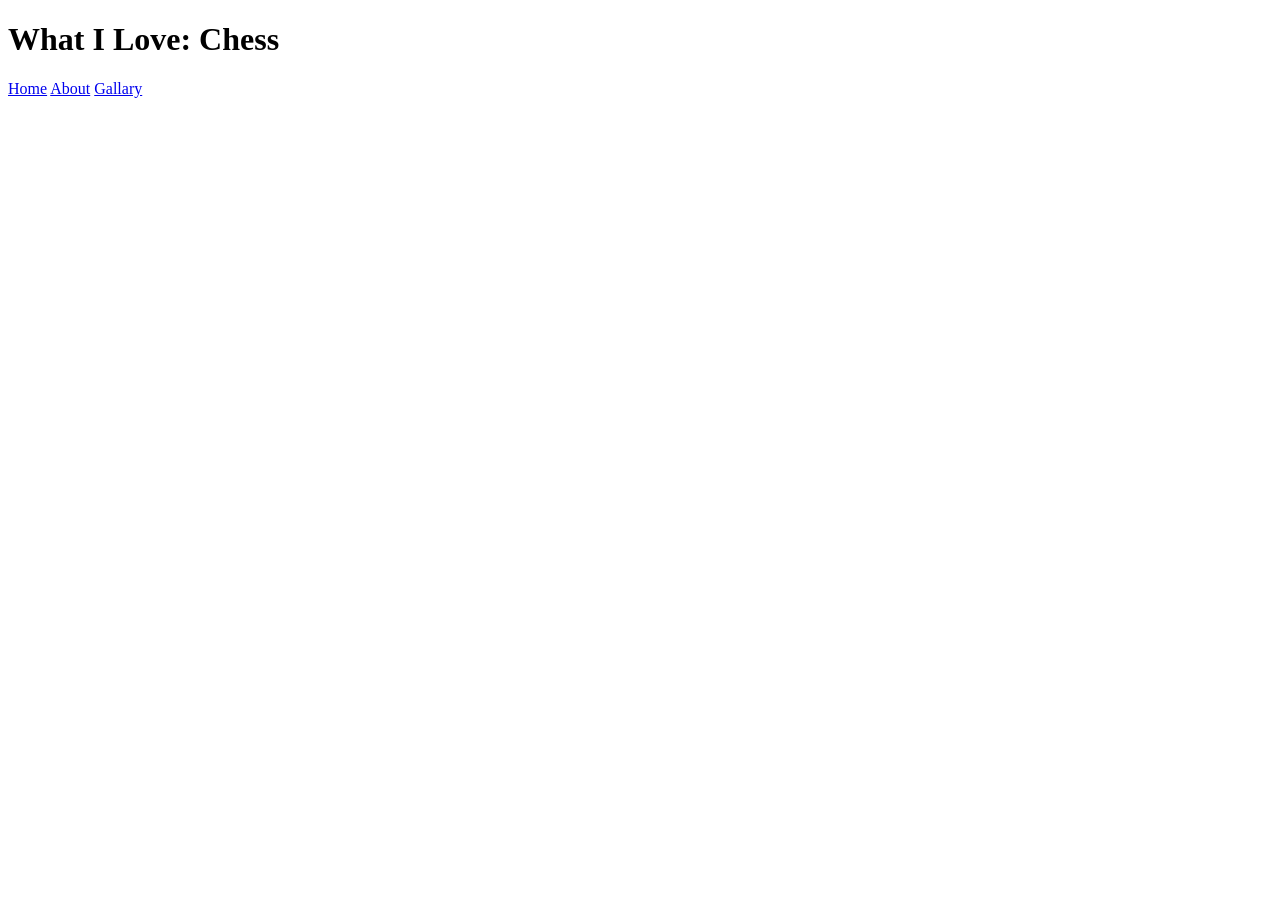
==== about.html @ 822f3e7d "working the header" ====
<!DOCTYPE html>
<html lang="en">
<head>
    <meta charset="UTF-8">
    <meta name="viewport" content="width=device-width, initial-scale=1.0">
    <title>About</title>
</head>
<body>
    <header>

        <h1 class="logo">What I Love: Chess</h1>
        <nav class="nav bar">
            <a href="index.html">Home</a>
            <a href="about.html">About</a>
            <a href="gallary.html">Gallary</a>
        </nav>
        
    </header>
    
</body>
</html>
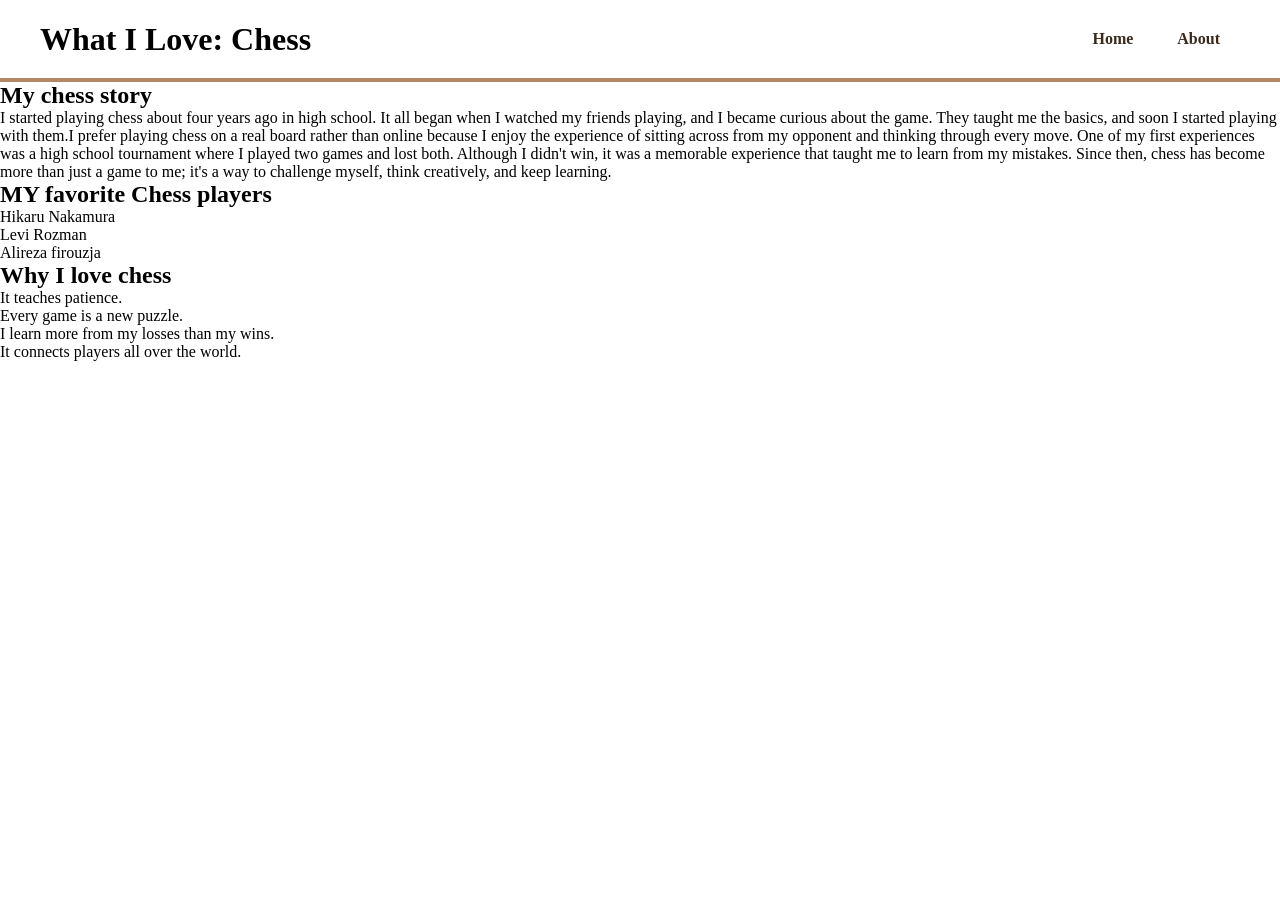
==== commit e29318be: "finishing styling the homepage" ====
--- a/about.html
+++ b/about.html
@@ -3,6 +3,7 @@
 <head>
     <meta charset="UTF-8">
     <meta name="viewport" content="width=device-width, initial-scale=1.0">
+    <link rel="stylesheet" href="/Styles/about.css">
     <title>About</title>
 </head>
 <body>
@@ -12,10 +13,45 @@
         <nav class="nav bar">
             <a href="index.html">Home</a>
             <a href="about.html">About</a>
-            <a href="gallary.html">Gallary</a>
         </nav>
         
     </header>
+
+    <section>
+
+            <h2>My chess story</h2>
+            <p>I started playing chess about four years ago in high school. It all began when I watched my friends playing, and I became curious about the game. They taught me the basics, and soon I started playing with them.I prefer playing chess on a real board rather than online because I enjoy the experience of sitting across from my opponent and thinking through every move. One of my first experiences was a high school tournament where I played two games and lost both. Although I didn't win, it was a memorable experience that taught me to learn from my mistakes. Since then, chess has become more than just a game to me; it's a way to challenge myself, think creatively, and keep learning.</p>
+        
+    </section>
+
+
+    <div>
+        <h2>MY favorite Chess players</h2>
+
+        <ul>
+            <li>Hikaru Nakamura</li>
+            <li>Levi Rozman</li>
+            <li>Alireza firouzja</li>
+        </ul>
+    </div>
+
+
+
+
+
+
+    <section>
+            <h2>Why I love chess</h2>
+            <ul>
+                <li>It teaches patience.</li>
+                <li>Every game is a new puzzle.</li>
+                <li>I learn more from my losses than my wins.</li>
+                <li>It connects players all over the world.</li>
+            </ul>
+     </section>
+
+
+
     
 </body>
 </html>
--- a/Styles/about.css
+++ b/Styles/about.css
@@ -0,0 +1,29 @@
+@import url('https://fonts.googleapis.com/css2?family=Playfair+Display:wght@700;900&family=Inter:wght@400;600;700&display=swap');
+
+*{
+    margin:0;
+    padding:0;
+    box-sizing:border-box;
+    }
+header{
+  display:flex;
+  justify-content:space-between;
+  align-items:center;
+  position:sticky;
+  top:0px;
+  z-index: 100;
+  padding:20px 40px;
+  border-bottom: 4px solid #b58863;
+  background-color:#ffffff;
+
+}
+
+nav a {
+  display: inline-block;
+  padding: 10px 20px;
+  color: #3b2a1c;
+  font-weight: 600;
+  text-decoration: none;
+  border-radius: 6px;
+
+}
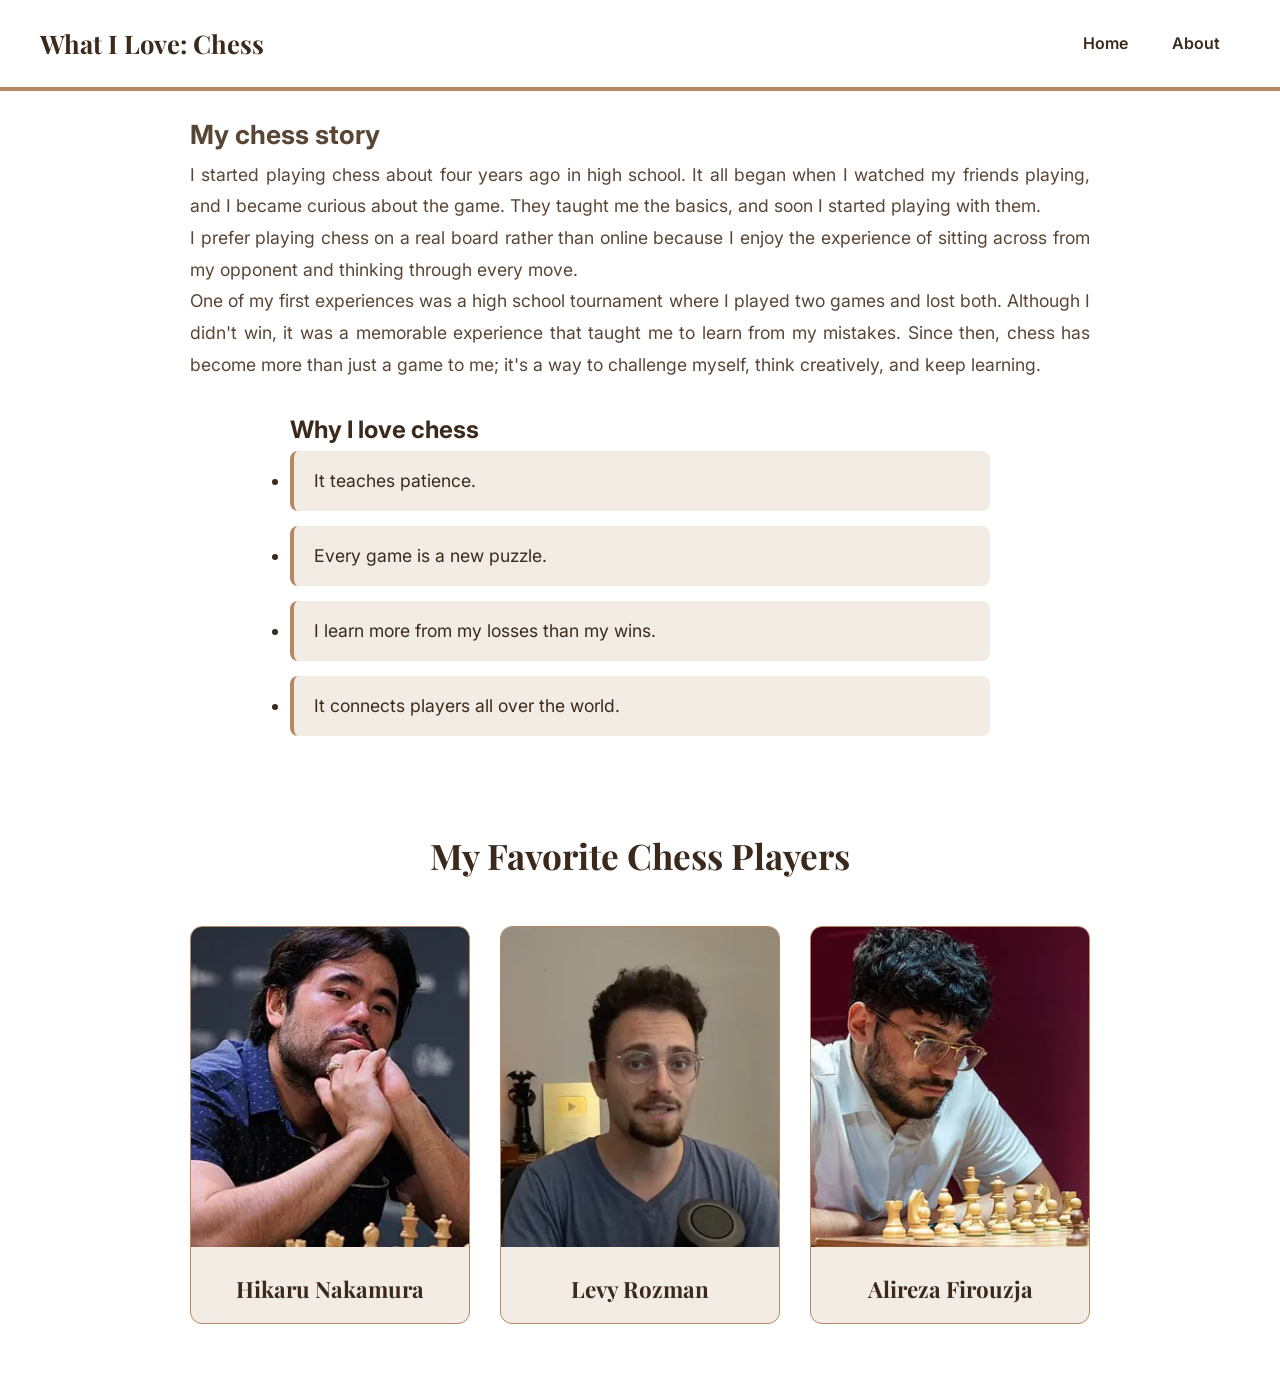
==== commit 71b096f7: "finishing the website" ====
--- a/about.html
+++ b/about.html
@@ -17,30 +17,14 @@
         
     </header>
 
-    <section>
+    <section class="story">
 
             <h2>My chess story</h2>
-            <p>I started playing chess about four years ago in high school. It all began when I watched my friends playing, and I became curious about the game. They taught me the basics, and soon I started playing with them.I prefer playing chess on a real board rather than online because I enjoy the experience of sitting across from my opponent and thinking through every move. One of my first experiences was a high school tournament where I played two games and lost both. Although I didn't win, it was a memorable experience that taught me to learn from my mistakes. Since then, chess has become more than just a game to me; it's a way to challenge myself, think creatively, and keep learning.</p>
+            <p>I started playing chess about four years ago in high school. It all began when I watched my friends playing, and I became curious about the game. They taught me the basics, and soon I started playing with them.<br>I prefer playing chess on a real board rather than online because I enjoy the experience of sitting across from my opponent and thinking through every move.<br> One of my first experiences was a high school tournament where I played two games and lost both. Although I didn't win, it was a memorable experience that taught me to learn from my mistakes. Since then, chess has become more than just a game to me; it's a way to challenge myself, think creatively, and keep learning.</p>
         
     </section>
 
-
-    <div>
-        <h2>MY favorite Chess players</h2>
-
-        <ul>
-            <li>Hikaru Nakamura</li>
-            <li>Levi Rozman</li>
-            <li>Alireza firouzja</li>
-        </ul>
-    </div>
-
-
-
-
-
-
-    <section>
+    <section class="why">
             <h2>Why I love chess</h2>
             <ul>
                 <li>It teaches patience.</li>
@@ -50,6 +34,32 @@
             </ul>
      </section>
 
+     
+<section class="favorite-players">
+
+    <h2>My Favorite Chess Players</h2>
+
+    <div class="player-row">
+
+        <div class="player-card">
+            <img src="/Images/hikaru.webp" alt="Hikaru Nakamura">
+            <h3>Hikaru Nakamura</h3>
+        </div>
+
+        <div class="player-card">
+            <img src="/Images/levi.webp" alt="Levy Rozman">
+            <h3>Levy Rozman</h3>
+        </div>
+
+        <div class="player-card">
+            <img src="/Images/alireza.webp" alt="Alireza Firouzja">
+            <h3>Alireza Firouzja</h3>
+        </div>
+
+    </div>
+
+</section>
+
 
 
     
--- a/Styles/about.css
+++ b/Styles/about.css
@@ -1,10 +1,10 @@
 @import url('https://fonts.googleapis.com/css2?family=Playfair+Display:wght@700;900&family=Inter:wght@400;600;700&display=swap');
+*{
+  margin:0;
+  padding:0;
+  box-sizing:border-box;
+}
 
-*{
-    margin:0;
-    padding:0;
-    box-sizing:border-box;
-    }
 header{
   display:flex;
   justify-content:space-between;
@@ -26,4 +26,91 @@
   text-decoration: none;
   border-radius: 6px;
 
-}+}
+
+nav a:hover {
+  background-color: #b58863;
+  color: white;
+}
+
+.logo {
+  font-family: 'Playfair Display', serif;
+  font-size: 1.6rem;
+}
+
+body{
+ 
+   font-family:  Inter, sans-serif;
+   line-height: 1.7;
+  color: #3b2a1c;
+}
+
+.story {
+    max-width: 900px;
+    margin: 20px auto;
+    font-size: 1.1rem;
+    line-height: 1.8;
+    text-align: justify;
+    color: #5a4635;
+}
+
+.why {
+    max-width: 700px;
+    margin: 30px auto;
+    list-style: none;
+}
+
+.why li {
+    padding: 15px 20px;
+    margin-bottom: 15px;
+    background-color: #f3ece4;
+    border-left: 4px solid #b58863;
+    border-radius: 8px;
+    font-size: 1.1rem;
+    transition: transform 0.3s ease;
+}
+
+
+.favorite-players {
+    padding: 60px 40px;
+    text-align: center;
+}
+
+.favorite-players h2 {
+    font-family: 'Playfair Display', serif;
+    font-size: 2.2rem;
+    margin-bottom: 40px;
+}
+
+
+.player-row {
+    display: flex;
+    justify-content: center;
+    align-items: stretch;
+    flex-wrap: wrap;
+    gap: 30px;
+}
+
+
+.player-card {
+    width: 280px;
+    background-color: #f3ece4;
+    border-radius: 12px;
+    overflow: hidden;
+    border: 1px solid #b58863;
+    transition: transform 0.3s ease;
+}
+
+
+.player-card img {
+    width: 100%;
+    height: 320px;
+    object-fit: cover;
+}
+
+
+.player-card h3 {
+    font-family: 'Playfair Display', serif;
+    font-size: 1.4rem;
+    margin: 15px 10px;
+}
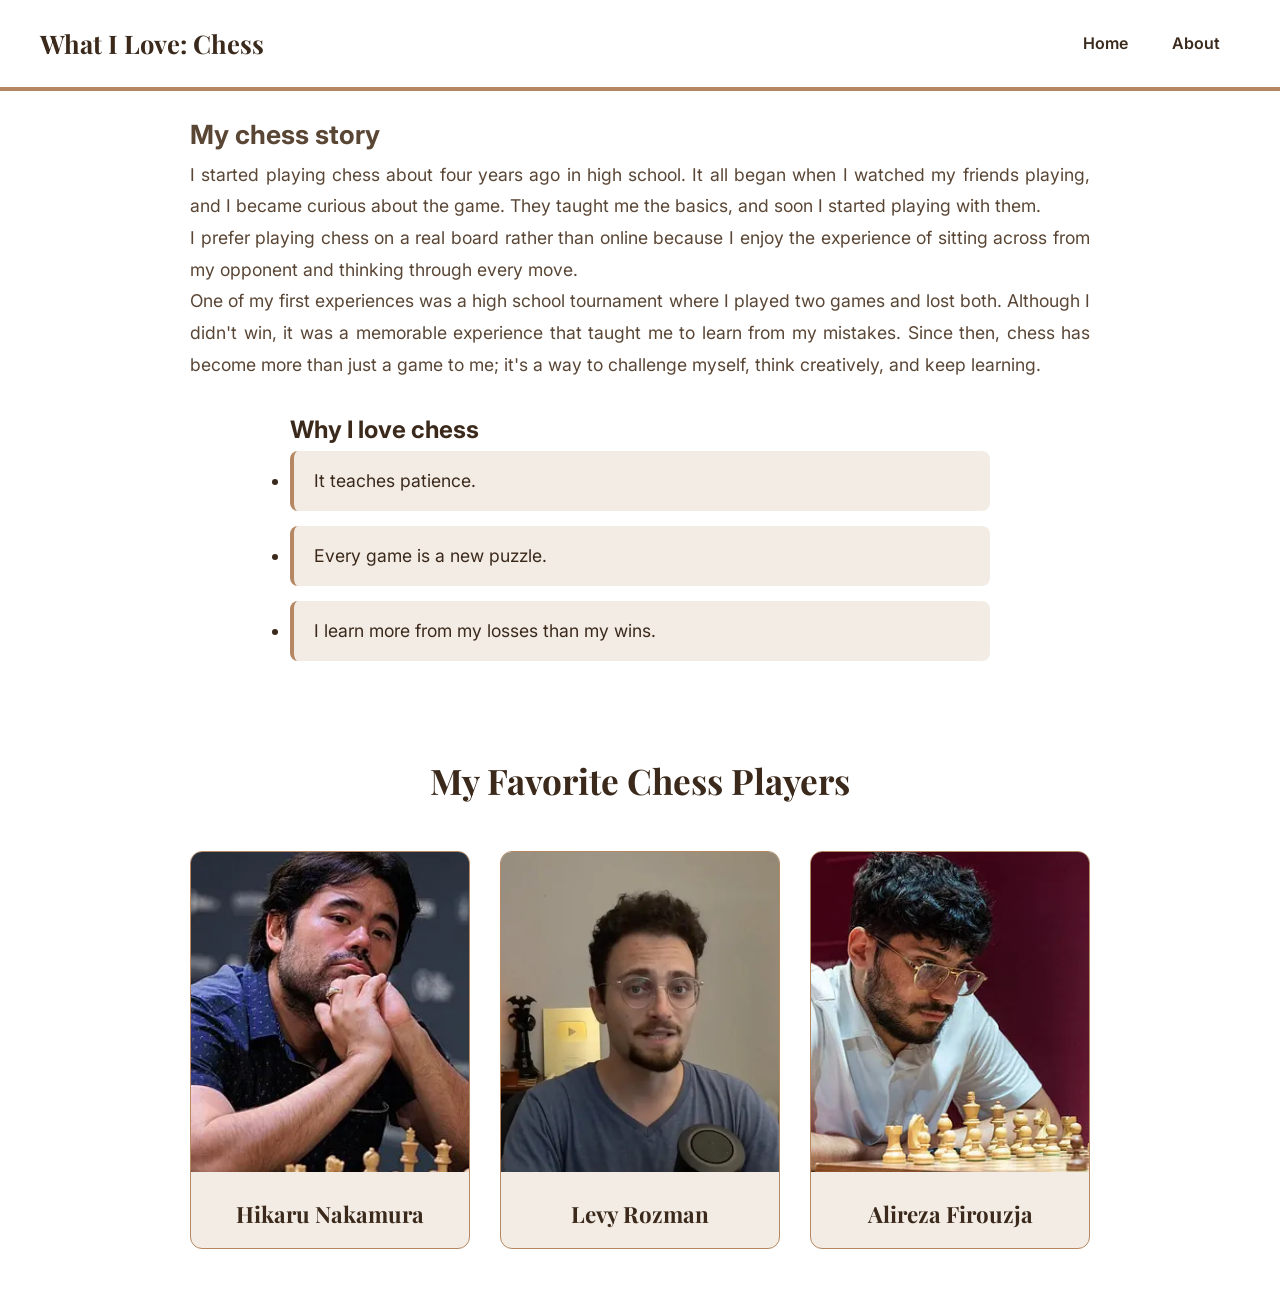
==== commit b22c4219: "fixing spelling error" ====
--- a/about.html
+++ b/about.html
@@ -30,7 +30,6 @@
                 <li>It teaches patience.</li>
                 <li>Every game is a new puzzle.</li>
                 <li>I learn more from my losses than my wins.</li>
-                <li>It connects players all over the world.</li>
             </ul>
      </section>
 
